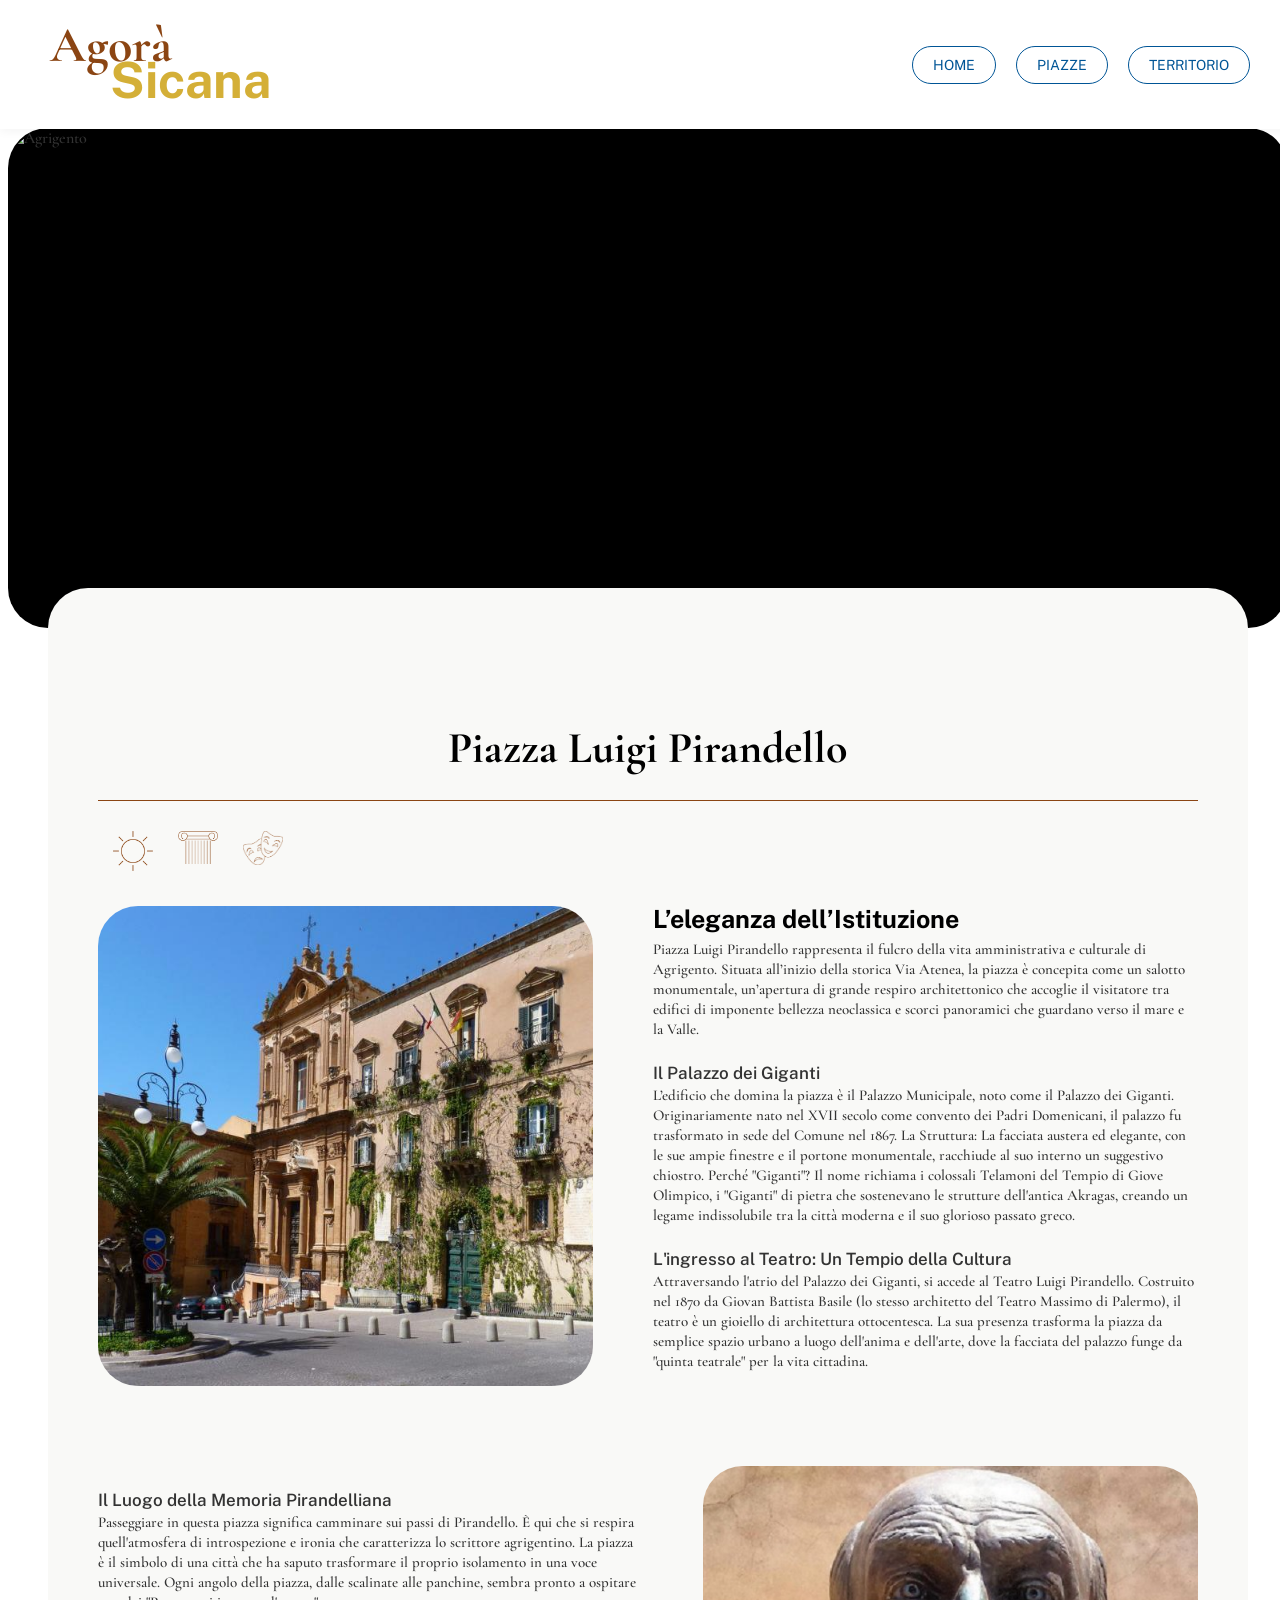
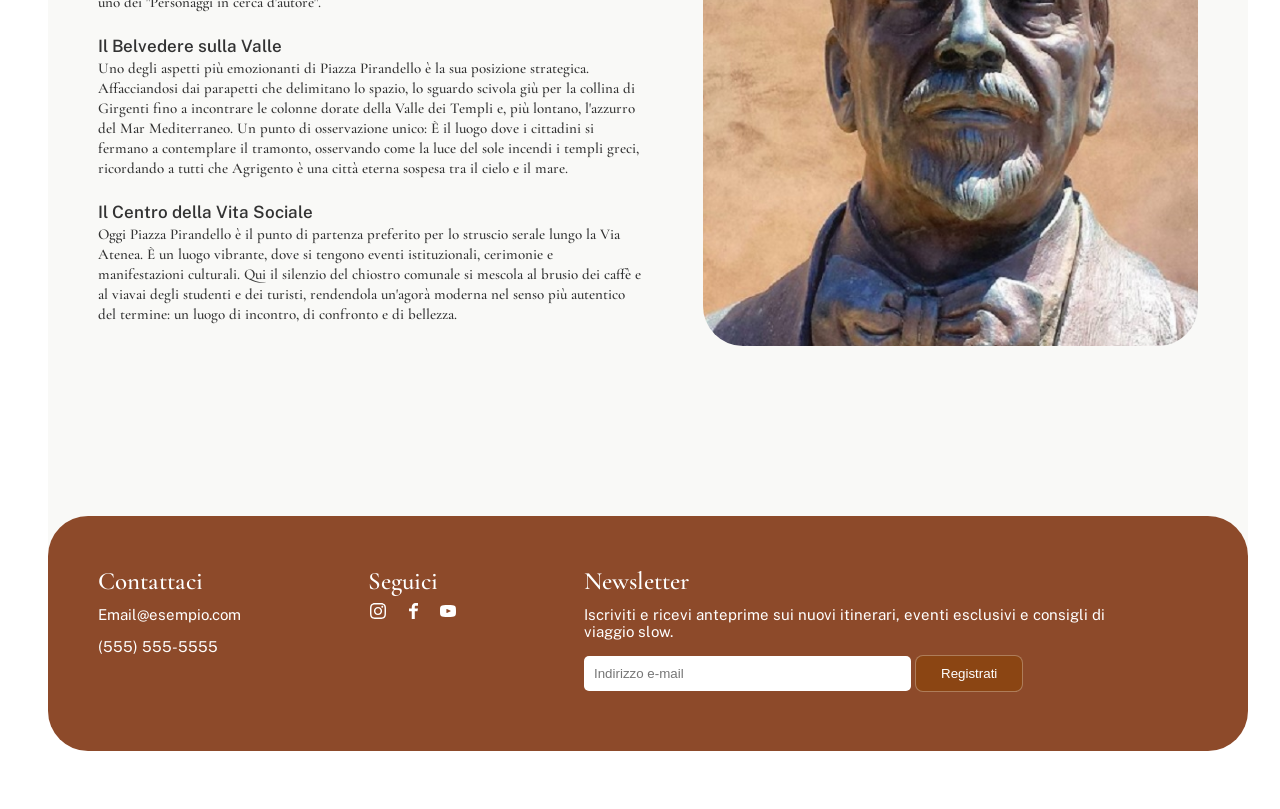
==== agrigento.html @ ba13d595 "Initial commit" ====
<!DOCTYPE html>
<html lang="en">
<head>
    <meta charset="UTF-8">
    <meta name="viewport" content="width=device-width, initial-scale=1.0">
    <title>Agrigento</title>
    <link rel="stylesheet" href="style.css">
    <link rel="preconnect" href="https://fonts.googleapis.com">
    <link rel="preconnect" href="https://fonts.gstatic.com" crossorigin>
    <link href="https://fonts.googleapis.com/css2?family=Cormorant+Garamond:ital,wght@0,300;0,400;0,700;1,400&family=Public+Sans:wght@400;700&display=swap" rel="stylesheet">
</head>

 <header class="main-header">
    <div class="marchio">
        <span class="marchio-agora">Agorà</span>
        <span class="marchio-sicana">Sicana</span>
    </div>

    <nav class="main-nav">
       <a href="index.html" class="nav-button">HOME</a>
    <a href="piazze.html" class="nav-button">PIAZZE</a>
    <a href="territorio.html" class="nav-button">TERRITORIO</a>
    </nav>
</header>
   
    <section class="hero">
        <img src="immagini/agrigento.avif" alt="Agrigento">
        <div class="hero-overlay">
            <h1>Agrigento</h1>
        </div>
    </section>

<main class="content-wrapper">
        <h5 class="main-title">Piazza Luigi Pirandello</h5>
    <hr class="divider">

    <div class="icons-container">
        <div class="icon-item">
            <img src="immagini/iconsole.png" alt="sole">
            <span class="tooltip">ATMOSFERA: Da qui il sole indica la strada. Affacciati dal belvedere della piazza: vedrai il sole tramontare proprio dietro la Valle dei Templi, creando una silhouette millenaria che unisce la città alta al mare.</span>
        </div>
        <div class="icon-item">
            <img src="immagini/icontemplio.png" alt="Tempio">
            <span class="tooltip">STORIA/ARTE:  Il legame è nel nome del municipio: Palazzo dei Giganti. Si chiama così perché ospita i resti dei Telamoni (i giganti di pietra) che un tempo sorreggevano l'immenso Tempio di Giove Olimpico.</span>
        </div>
        <div class="icon-item">
            <img src="immagini/iconmask.png" alt="Mask">
            <span class="tooltip">CURIOSITÀ/SPETTACOLO: L'icona della maschera qui è sovrana. La piazza ospita l'ingresso del Teatro Pirandello. Lo scrittore diceva che "la vita è una pupazzata": in questa piazza, tra il palazzo del potere e il teatro, ogni cittadino indossa la sua maschera quotidiana.</span>
        </div>
    </div>

    <section class="info-section">
        <div class="image-box">
            <img src="immagini/agrigento1.jpg" alt="Piazza">
        </div>
        <div class="text-box">
            <h2>L’eleganza dell’Istituzione</h2>
            <p>Piazza Luigi Pirandello rappresenta il fulcro della vita amministrativa e culturale di Agrigento. Situata all’inizio della storica Via Atenea, la piazza è concepita come un salotto monumentale, un’apertura di grande respiro architettonico che accoglie il visitatore tra edifici di imponente bellezza neoclassica e scorci panoramici che guardano verso il mare e la Valle.</p>
             <h3>Il Palazzo dei Giganti</h3>
             <p>L’edificio che domina la piazza è il Palazzo Municipale, noto come il Palazzo dei Giganti. Originariamente nato nel XVII secolo come convento dei Padri Domenicani, il palazzo fu trasformato in sede del Comune nel 1867.
La Struttura: La facciata austera ed elegante, con le sue ampie finestre e il portone monumentale, racchiude al suo interno un suggestivo chiostro.
Perché "Giganti"? Il nome richiama i colossali Telamoni del Tempio di Giove Olimpico, i "Giganti" di pietra che sostenevano le strutture dell'antica Akragas, creando un legame indissolubile tra la città moderna e il suo glorioso passato greco.</p>
         <h3>L'ingresso al Teatro: Un Tempio della Cultura</h3>
         <p>Attraversando l'atrio del Palazzo dei Giganti, si accede al Teatro Luigi Pirandello. Costruito nel 1870 da Giovan Battista Basile (lo stesso architetto del Teatro Massimo di Palermo), il teatro è un gioiello di architettura ottocentesca. La sua presenza trasforma la piazza da semplice spazio urbano a luogo dell'anima e dell'arte, dove la facciata del palazzo funge da "quinta teatrale" per la vita cittadina.</p>
            
        </div>
    </section>

    <section class="info-section reverse">
        <div class="text-box">
            <h3>Il Luogo della Memoria Pirandelliana</h3>
            <p>Passeggiare in questa piazza significa camminare sui passi di Pirandello. È qui che si respira quell'atmosfera di introspezione e ironia che caratterizza lo scrittore agrigentino. La piazza è il simbolo di una città che ha saputo trasformare il proprio isolamento in una voce universale. Ogni angolo della piazza, dalle scalinate alle panchine, sembra pronto a ospitare uno dei "Personaggi in cerca d'autore".</p>
            <h3>Il Belvedere sulla Valle</h3>
            <p>Uno degli aspetti più emozionanti di Piazza Pirandello è la sua posizione strategica. Affacciandosi dai parapetti che delimitano lo spazio, lo sguardo scivola giù per la collina di Girgenti fino a incontrare le colonne dorate della Valle dei Templi e, più lontano, l'azzurro del Mar Mediterraneo.
Un punto di osservazione unico: È il luogo dove i cittadini si fermano a contemplare il tramonto, osservando come la luce del sole incendi i templi greci, ricordando a tutti che Agrigento è una città eterna sospesa tra il cielo e il mare.</p>
            <h3>Il Centro della Vita Sociale</h3>
            <p>Oggi Piazza Pirandello è il punto di partenza preferito per lo struscio serale lungo la Via Atenea. È un luogo vibrante, dove si tengono eventi istituzionali, cerimonie e manifestazioni culturali. Qui il silenzio del chiostro comunale si mescola al brusio dei caffè e al viavai degli studenti e dei turisti, rendendola un'agorà moderna nel senso più autentico del termine: un luogo di incontro, di confronto e di bellezza.</p>
        </div>
        <div class="image-box">
            <img src="immagini/agrigento2.jpg" alt="Statua Pirandello">
        </div>
    </section>
</main>

    <footer class="main-footer">
        <div class="footer-section">
            <h6>Contattaci</h6>
            <p>Email@esempio.com</p>
            <p>(555) 555-5555</p>
        </div>
        <div class="footer-section">
            <h6>Seguici</h6>
            <div class="socials">
            <a href="#"><img src="immagini/instagram.svg" alt="IG"></a> 
            <a href="#"><img src="immagini/facebook.svg" alt="FB"></a> 
            <a href="#"><img src="immagini/youtube.svg" alt="YT"></a>    
            </div>
        </div>
        <div class="footer-section">
            <h6>Newsletter</h6>
            <p>Iscriviti e ricevi anteprime sui nuovi itinerari, eventi esclusivi e consigli di viaggio slow.</p>
            <input type="email" placeholder="Indirizzo e-mail">
            <button>Registrati</button>
        </div>
    </footer>

<body>
    
</body>
</html>
---- style.css ----
body {
    background-color: #ffffff;
    color: #333;
}

html, body {
    max-width: 100%;
    overflow-x: hidden;
}

body::-webkit-scrollbar {
    display: none;
}

html, body {
    width: 100%;
    overflow-x: hidden; 
}

h1, h2, h3, h4, .main-nav a {
    font-family: 'Public Sans', sans-serif;
    font-weight: 700;
}

body, p, .card-info p, h5, h6 {
    font-family: 'Cormorant Garamond', serif;
    font-weight: 550;
}

body::-webkit-scrollbar {
    display: none;
}

.main-header {
    display: flex; 
    justify-content: space-between;
    align-items: center;
    position: fixed;
    top: 0;
    left: 0;
    width: 100%;
    background-color:#ffffff;
    z-index: 1000;
    padding: 20px 50px;
    box-shadow: 0 2px 10px rgba(0,0,0,0.05); 
}

.main-nav {
    display: flex;
    gap: 20px; 
    padding-right: 80px;
}

.main-nav a {
    text-decoration: none;
    color: #005596; 
    padding: 10px 20px; 
    border-radius: 50px; 
    font-weight: lighter;
    font-size: 14px;
    transition: all 0.3s ease; 
    background-color: transparent;
    border: 1px solid #005596;
}

.main-nav a:hover {
    background-color: #005596; 
    color: white;  
    box-shadow: 0 4px 10px rgba(0, 123, 255, 0.3);
}

.nav-button.active {
    background-color: #005596;
    color: white;
}

.marchio-agora { 
    color: #8B4513; 
    font-size: 50px;
    font-family: 'Cormorant Garamond', serif; 
    font-weight: bold;
    display: block;
    line-height: 1;
}
.marchio-sicana { 
    color: #D4AF37; 
    font-size: 50px; 
    font-family: 'Public Sans', sans-serif;
    font-weight: bold;
    margin-left: 60px;
    display: block;
    margin-top: -20px;
    }

.hero::-webkit-scrollbar {
    display: none;
}

.hero {
    max-width: 1400px; 
    width: 100%;
    margin: 20px auto; 
    border-radius: 40px; 
    overflow-y: auto; 
    overflow-x: hidden;
    position: static;
    height: 500px;
    background-color: #000;
    margin-top: 120px;
}

.hero-img {
    width: 100%;
    height: 100%;
    display: block;
    object-position: 50% 20%;
}
.hero-overlay {
   position: absolute;
    bottom: 80px;
    left: 50%;
    transform: translateX(-50%);
    text-align: center;
    width: 100%;
}
.hero-overlay h1 {
    color: white;
    font-size: 60px;
    font-weight: bold;
    text-transform: none; 
    font-variant: normal;
    text-shadow: 2px 4px 15px rgba(0,0,0,0.7);
    }
    

.content-wrapper {
    max-width: 1100px;
    margin: -60px auto 0; 
    background: #F9F9F7; 
    border-radius: 40px 40px 0 0;
    padding: 60px 50px 20px 50px;
    position: relative;
    z-index: 1;
}

.intro-grid {
    display: grid;
    grid-template-columns: 1fr 1fr;
    gap: 50px;
    margin-bottom: 50px;
    align-items: flex-start;
}

.map-box img { 
    width: 100%; 
    border-radius: 25px; 
}
.text-box h2 { 
    margin-top: 0;
    padding-top: 0;
    color: #000000; 
    margin-bottom: -10px; 
    font-size: 25px;
    line-height: 1.1;
    font-weight: 700; 
}
.text-box h3 {
    margin-bottom: -20px;
    font-size: 17px; 
    font-weight: 550;
    line-height: 2;
}

.text-box p {
    font-family: 'Cormorant Garamond', serif;
    font-size: 15px;
    line-height: 20px;
    margin-bottom: 5px;
    color: #333;
}


.piazze-grid { 
    padding: 0 20px;
    display: grid;
    grid-template-columns: 1fr 1fr;
    gap: 50px 40px;
    max-width: 1100px;
    margin: 40px auto 200px;
    align-items: start;
}

.piazza-card {
    width: 100%; 
    max-width: 100%;
    display: flex;
    flex-direction: column;
    text-decoration: none;
    color: inherit;       
    transition: all 0.4s ease;
}

.piazza-card:hover {
    transform: translateY(-10px);
}

.piazza-card:hover img {
    filter: brightness(1.1);
    box-shadow: 0 15px 30px rgba(0,0,0,0.2);
}


.piazza-card img {
    width: 100%;
    height: 320px;
    object-fit: cover;
    border-radius: 40px;
    display: block;
}

.card-info h4 {
    font-weight: 700;
    font-size: 16px;
    margin-bottom: 0px;
    line-height: 1.3;
    color: #000;
}

.card-info h5 {
    font-size: 15px;
    font-weight: bold;
    line-height: 1.2;
    margin-bottom: -10px;

}

.card-info p { 
    font-size: 15px;
    font-weight: bolder; 
    color: #444; 
    line-height: 18px;
    margin-bottom: 5px;
}



.main-footer {
    background: #8d4a2a;
    color: white;
    padding: 50px;
    display: flex;
    justify-content: space-between;
    align-items: flex-start;            
    max-width: 1200px;     
    margin: 0 auto 50px;      
    border-radius: 40px 40px 40px 40px; 
    box-sizing: border-box;
    margin-top: -50px;
    position: relative;
    z-index: 999;
}
.socials {
    display: flex;
    gap: 15px; 
    align-items: center;
    margin-top: 10px;
}

.footer-section h6{
    font-size: 25px;
    margin-top: 0;
    margin-bottom: -5px;
}

.footer-section p {
    font-family: 'Public Sans', sans-serif;
    font-size: 15px;
    font-weight: lighter;
    width: 90%;
}

.footer-section input { 
    padding: 10px; 
    border-radius: 5px; 
    border: none; 
    width: 50%;
    margin-bottom: 10px;
}

.footer-section button { 
    background: #8B4513; 
    color: white; 
    border: 1px solid rgba(255,255,255,0.3);
    padding: 10px 25px; 
    border-radius: 8px; 
    cursor: pointer;
    transition: 0.3s;
}



.piazze-grid-mini {
    display: grid;
    grid-template-columns: repeat(3, 1fr);
    gap: 40px 25px; 
    max-width: 1100px;
    margin: 60px auto;
    padding: 0 20px;
    margin: 40px auto 200px;
}

.piazza-card-no {
    width: 100%;
    display: block;
}

.piazza-card-no:hover img {
    filter: brightness(0.8);
    transition: filter 0.3s ease; 
    cursor: default;
}

.piazza-card-no img {
    width: 100%;
    aspect-ratio: 1 / 1; 
    object-fit: cover; 
    border-radius: 45px;
    display: block;
    margin-bottom: 15px;
}



.main-title {
    font-size: 44px;
    font-weight: 700;
    text-align: center;
    color: #000;
    margin-bottom: 25px;
}

.divider {
    border: 0;
    border-top: 1px solid #8B4513;
    margin-bottom: 60px;
    width: 100%;
}


.image-box {
    position: relative;
}

.icons-container {
    display: flex;
    gap: 15px;
    margin-top: -35px; 
    margin-bottom: 25px;
    padding-left: 10px;
    position: relative;
    z-index: 20;
}

.icon-item {
    position: relative;
    cursor: pointer;
}

.icon-item img {
    width: 40px;
    height: auto;
    background: transparent;
    padding: 5px;
    transition: transform 0.3s ease;
}

.tooltip {
    visibility: hidden;
    width: 160px;
    background-color: #8B4513;
    color: #fff;
    text-align: center;
    border-radius: 8px;
    padding: 10px;
    position: absolute;
    z-index: 30;
    bottom: 125%;
    left: 50%;
    transform: translateX(-50%);
    opacity: 0;
    transition: opacity 0.3s;
    font-size: 12px;
    font-family: 'Public Sans', sans-serif;
    pointer-events: none;
}

.tooltip::after {
    content: "";
    position: absolute;
    top: 100%;
    left: 50%;
    margin-left: -5px;
    border-width: 5px;
    border-style: solid;
    border-color: #333 transparent transparent transparent;
}

.icon-item:hover .tooltip {
    visibility: visible;
    opacity: 1;
}

.icon-item:hover img {
    transform: scale(1.2);
    background: white;
}


.info-section {
    display: grid;
    grid-template-columns: 1fr 1.1fr;
    gap: 60px;
    margin-bottom: 80px;
    align-items: flex-start;
}

.info-section.reverse {
    grid-template-columns: 1.1fr 1fr;
    margin: 40px auto 200px;
}

.info-section.reverse .image-box {
    grid-column: 2;
}

.info-section.reverse .text-box {
    grid-column: 1;
    grid-row: 1;
}

.image-box img {
    width: 100%;
    height: 480px; 
    object-fit: cover;
    border-radius: 40px; 
    display: block;
}

.column-text {
    display: grid;
    grid-template-columns: 1fr 1fr;
    gap: 40px;
    font-family: 'Cormorant Garamond', serif;
    margin-bottom: -20;
    margin: 40px auto 200px;
}

.full-text-section h3 {
    margin-bottom: -50px; 
}
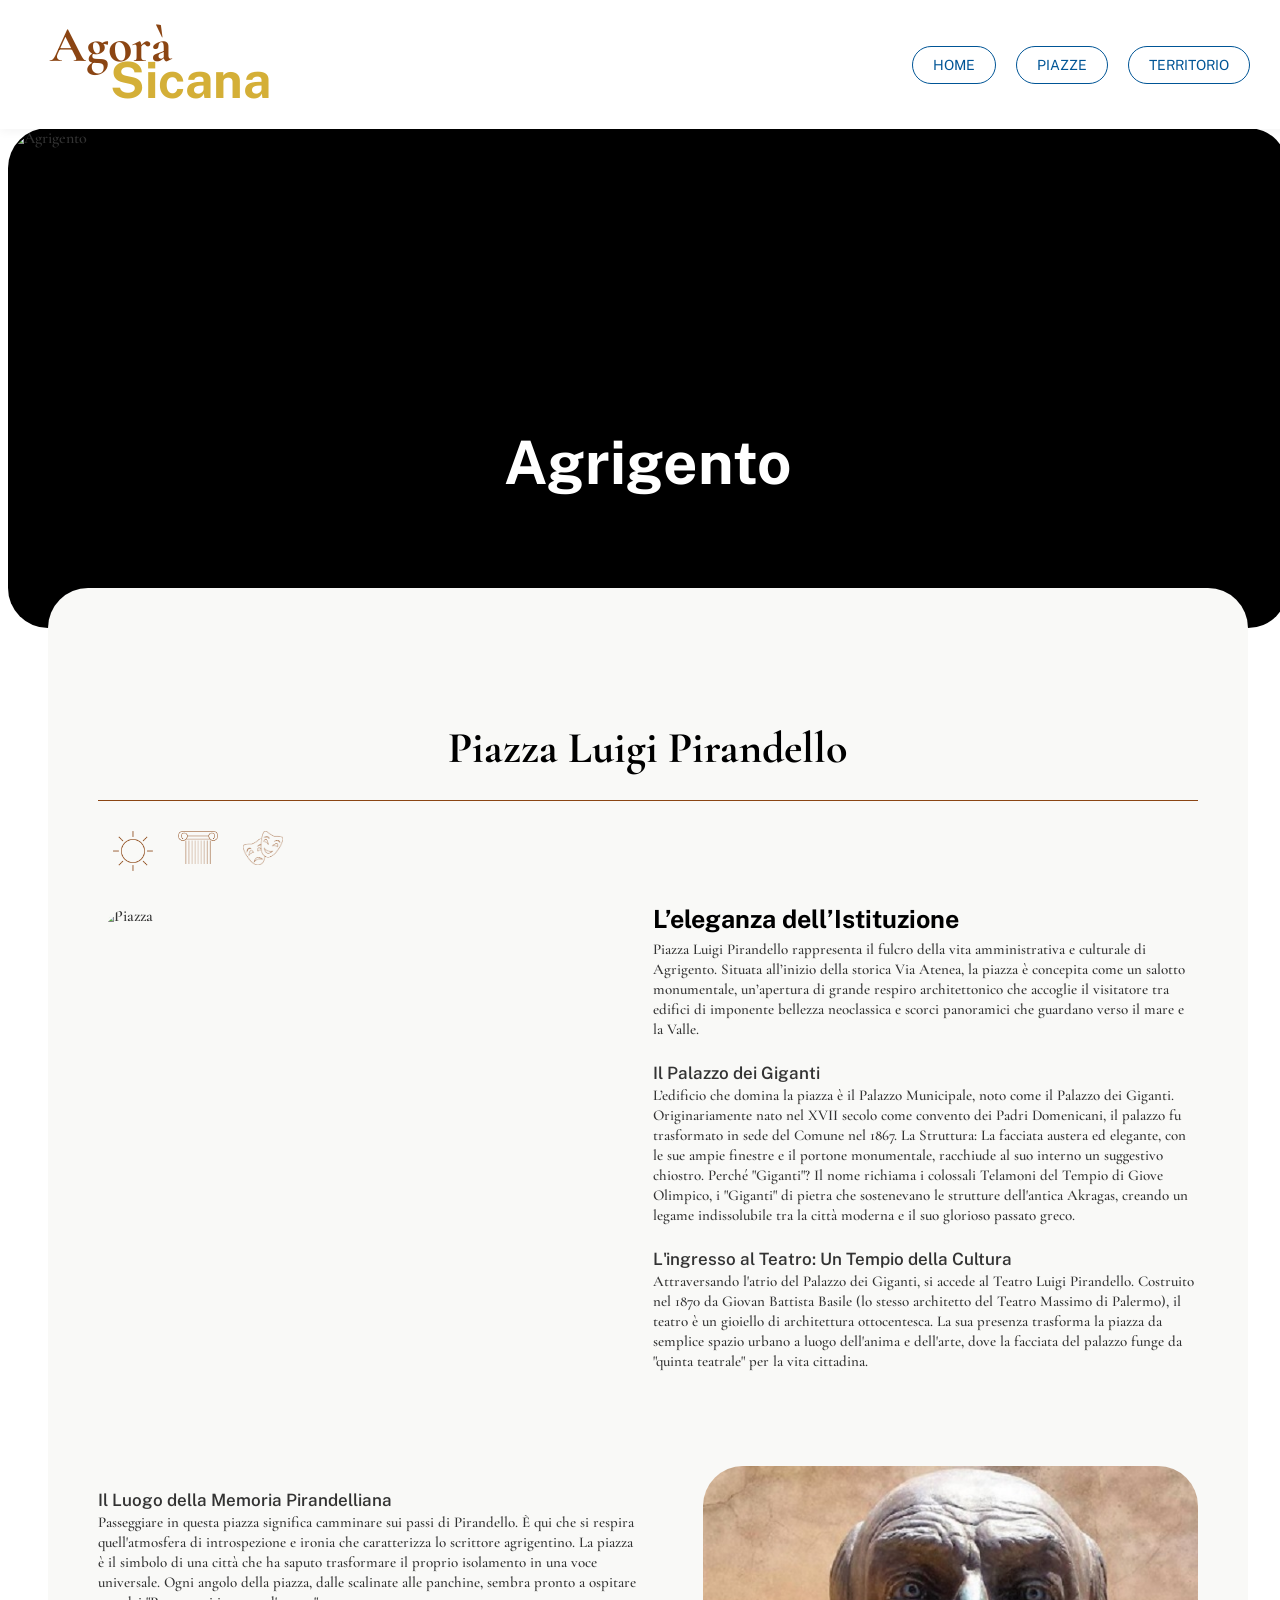
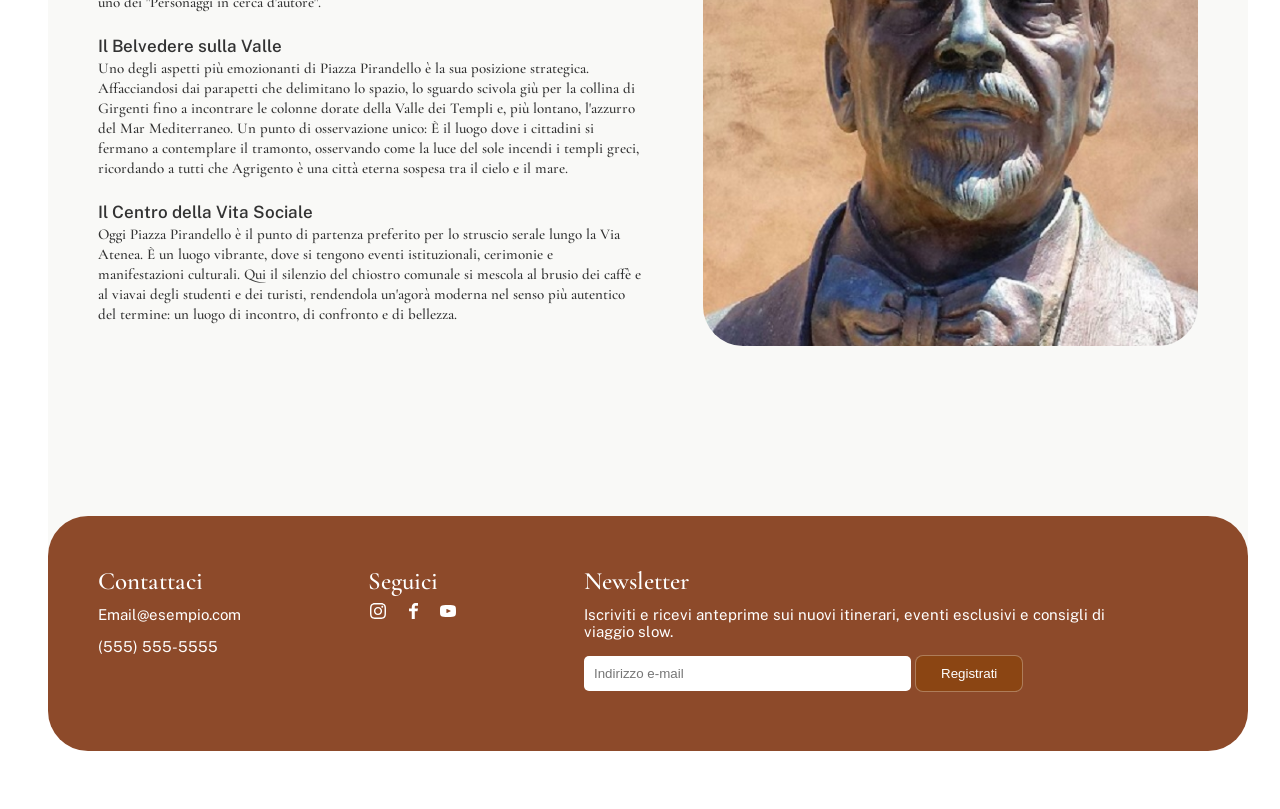
==== commit 3467e2fb: "Update agrigento.html" ====
--- a/agrigento.html
+++ b/agrigento.html
@@ -51,7 +51,7 @@
 
     <section class="info-section">
         <div class="image-box">
-            <img src="immagini/agrigento1.jpg" alt="Piazza">
+            <img src="immagini/agrigento" alt="Piazza">
         </div>
         <div class="text-box">
             <h2>L’eleganza dell’Istituzione</h2>
@@ -107,4 +107,4 @@
 <body>
     
 </body>
-</html>+</html>
--- a/style.css
+++ b/style.css
@@ -101,9 +101,8 @@
     width: 100%;
     margin: 20px auto; 
     border-radius: 40px; 
-    overflow-y: auto; 
-    overflow-x: hidden;
-    position: static;
+    position: relative;
+    overflow: hidden;
     height: 500px;
     background-color: #000;
     margin-top: 120px;
@@ -112,8 +111,9 @@
 .hero-img {
     width: 100%;
     height: 100%;
-    display: block;
-    object-position: 50% 20%;
+    object-fit: cover;
+    object-position: center 50%; 
+    display: block;
 }
 .hero-overlay {
    position: absolute;
@@ -457,4 +457,53 @@
 
 .full-text-section h3 {
     margin-bottom: -50px; 
-}+}
+
+@media (max-width: 768px) {
+
+    .content-wrapper, .header-content {
+        width: 95%;
+        padding: 20px;
+        margin: 0 auto;
+    }
+
+    .column-text, .info-section {
+        display: block;
+    }
+
+    .column-text p, .info-section .text-box {
+        width: 100%;
+        margin-bottom: 20px; 
+    }
+
+    
+    .hero {
+        height: auto;
+        min-height: 250px;
+        margin-top: 100px;
+    }
+
+    
+    .footer-content {
+        display: block;
+        text-align: center;
+    }
+
+    .footer-content {
+        display: flex;
+        flex-direction: column; 
+        text-align: center;     
+        gap: 30px;            
+        padding: 40px 20px;
+    }
+
+    .footer-section {
+        width: 100%;
+        margin: 0;
+    }
+
+    .social-links {
+        justify-content: center;
+        margin-top: 15px;
+    }
+}
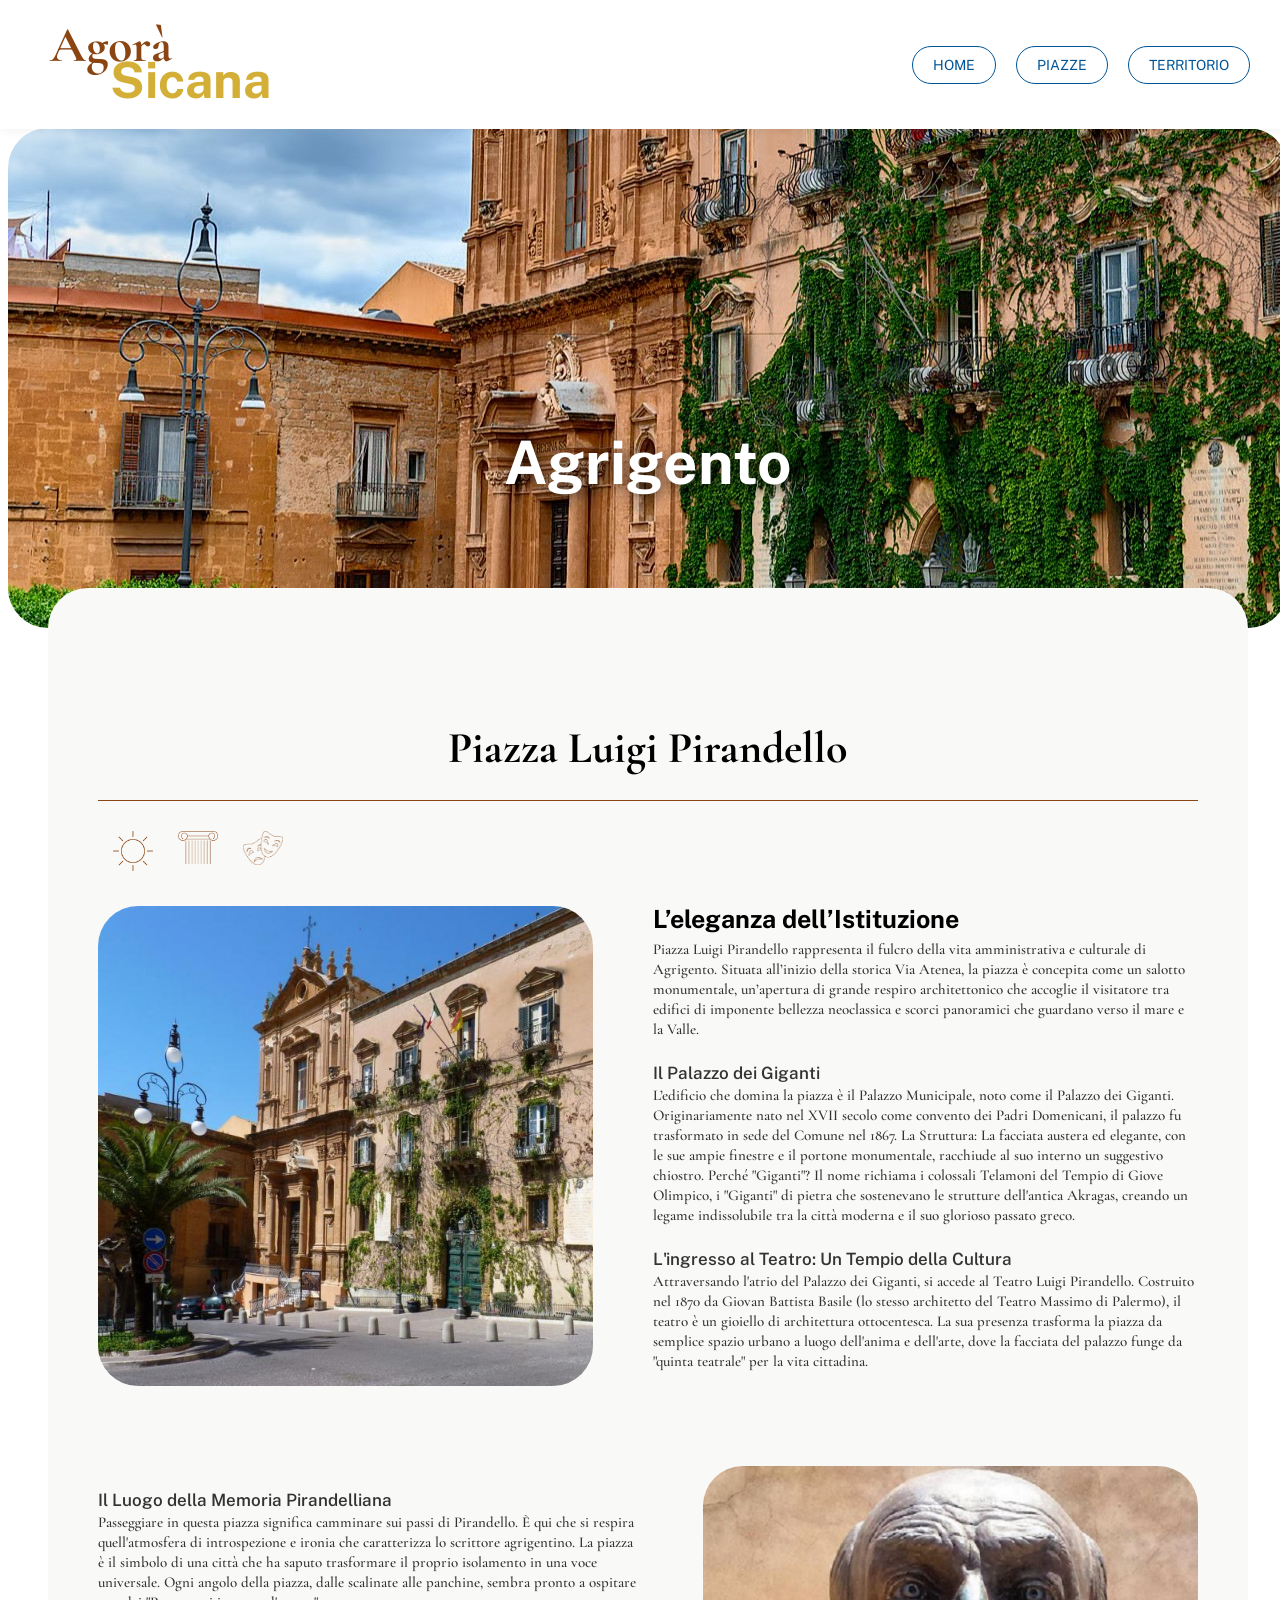
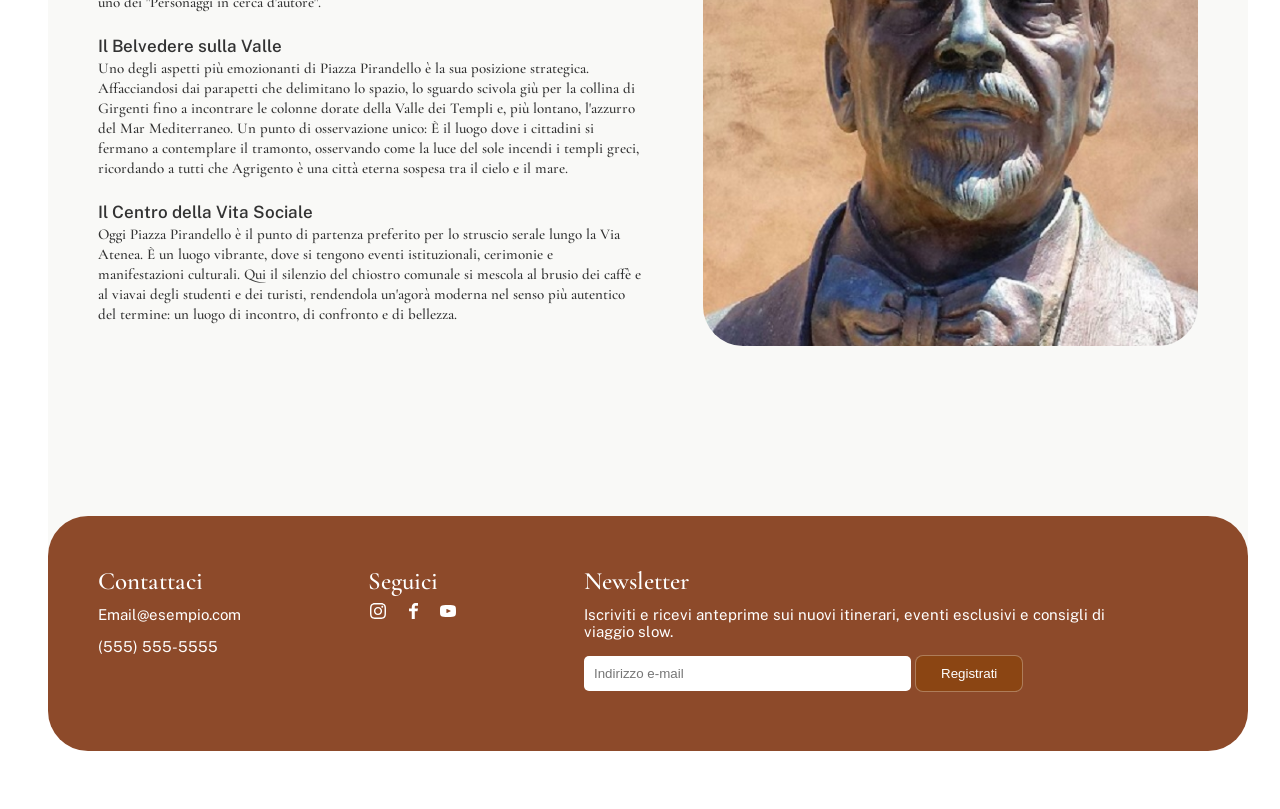
==== commit a4f387fb: "Update agrigento.html" ====
--- a/agrigento.html
+++ b/agrigento.html
@@ -24,7 +24,7 @@
 </header>
    
     <section class="hero">
-        <img src="immagini/agrigento.avif" alt="Agrigento">
+        <img src="immagini/agrigento2.0.jpg" alt="Agrigento">
         <div class="hero-overlay">
             <h1>Agrigento</h1>
         </div>
@@ -51,7 +51,7 @@
 
     <section class="info-section">
         <div class="image-box">
-            <img src="immagini/agrigento" alt="Piazza">
+            <img src="immagini/agrigento1.jpg" alt="Piazza">
         </div>
         <div class="text-box">
             <h2>L’eleganza dell’Istituzione</h2>
